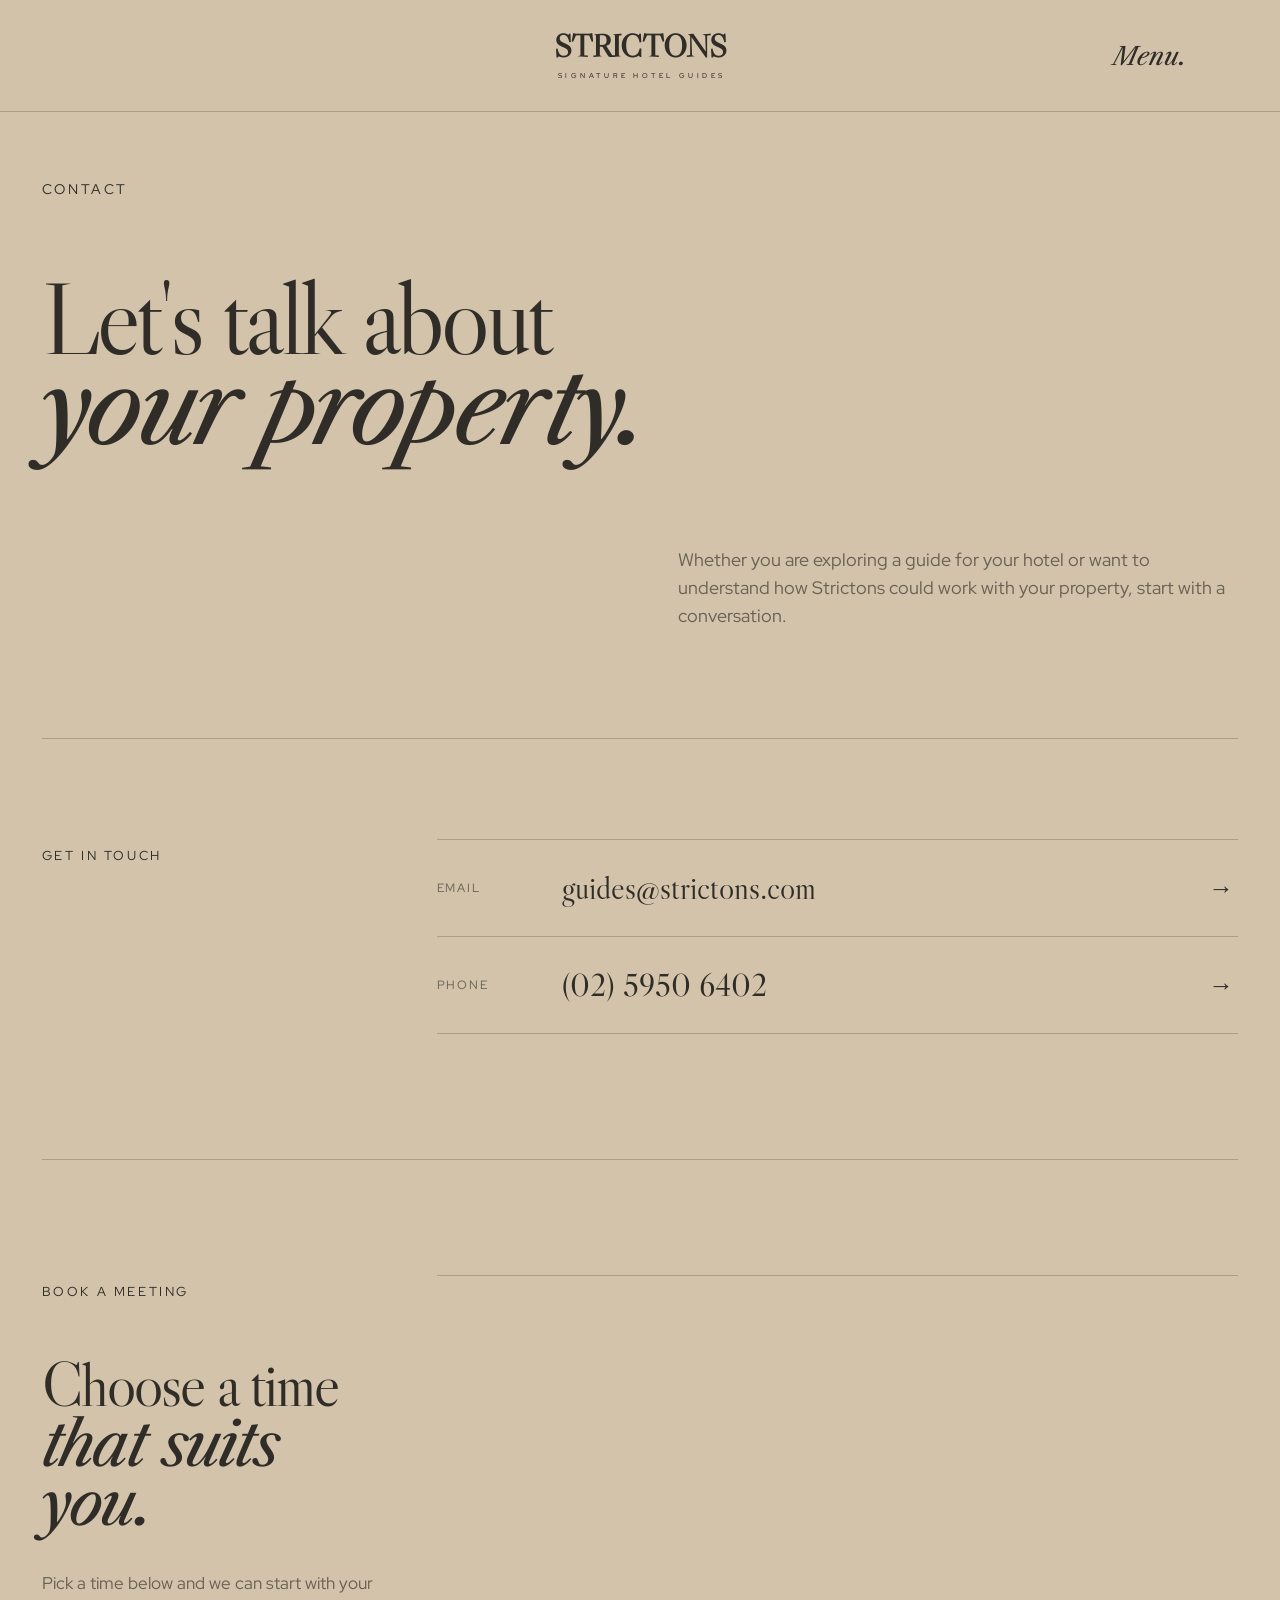
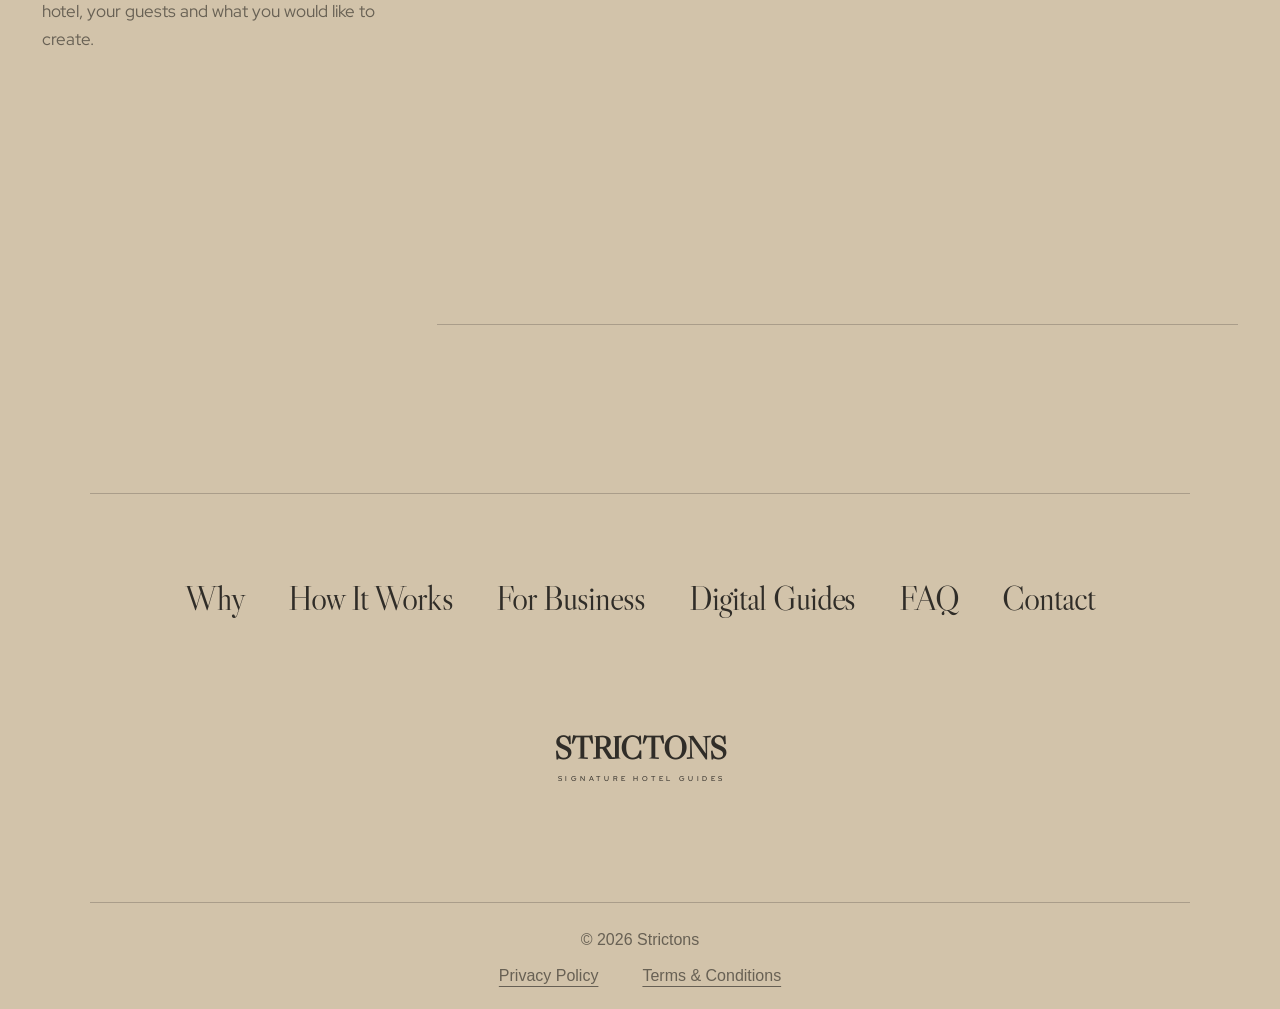
==== contact.html @ f463b8e4 "Add site favicon" ====
<!doctype html>
<html lang="en">
<head>
<meta charset="utf-8"><meta name="viewport" content="width=device-width,initial-scale=1">
<meta name="description" content="Speak with Strictons about creating a Signature Hotel Guide for your property or participating as a local business.">
<title>Contact | Strictons Signature Hotel Guides</title>
<link rel="icon" href="/favicon.svg" type="image/svg+xml">
<link rel="preconnect" href="https://fonts.googleapis.com"><link rel="preconnect" href="https://fonts.gstatic.com" crossorigin>
<link href="https://fonts.googleapis.com/css2?family=Libre+Caslon+Display&family=Libre+Caslon+Text:ital@0;1&family=Red+Hat+Display:wght@400;500&display=swap" rel="stylesheet">
<link rel="stylesheet" href="styles.css"><link rel="stylesheet" href="contact.css">
</head>
<body class="contact-page">
<header class="site-header" id="siteHeader"><a class="wordmark" href="/"><strong>STRICTONS</strong><span>SIGNATURE HOTEL GUIDES</span></a><button class="menu-trigger" id="menuOpen" aria-controls="menuOverlay" aria-expanded="false">Menu.</button></header>
<div class="menu-overlay" id="menuOverlay" aria-hidden="true"><nav class="overlay-links" aria-label="Menu"><a href="/why">Why</a><a href="/how-it-works">How It Works</a><a href="/for-business">For Business</a><a href="/digital-guides">Digital Guides</a><a href="/faq">FAQ</a><a href="/contact">Contact</a></nav></div>
<main>
<section class="contact-hero">
<p>CONTACT</p>
<h1>Let's talk about<br><em>your property.</em></h1>
<div class="contact-intro"><p>Whether you are exploring a guide for your hotel or want to understand how Strictons could work with your property, start with a conversation.</p></div>
</section>

<section class="contact-details">
<p>GET IN TOUCH</p>
<div class="contact-links">
<a href="mailto:guides@strictons.com"><span>EMAIL</span><strong>guides@strictons.com</strong><i>→</i></a>
<a href="tel:+61259506402"><span>PHONE</span><strong>(02) 5950 6402</strong><i>→</i></a>
</div>
</section>

<section class="contact-book">
<div class="book-heading"><p>BOOK A MEETING</p><h2>Choose a time<br><em>that suits you.</em></h2><p>Pick a time below and we can start with your hotel, your guests and what you would like to create.</p></div>
<div class="calendar-shell">
<div id="strictons-cal" class="cal-placeholder">
<p>CALENDAR</p>
<h3>Booking calendar ready.</h3>
<p>Add your Strictons Cal.com event link in <strong>contact.js</strong> to activate live availability here.</p>
</div>
</div>
</section>
</main>
<section class="black-stage contact-site-footer"><div class="rule"></div><nav class="footer-nav" aria-label="Site navigation"><a href="/why">Why</a><a href="/how-it-works">How It Works</a><a href="/for-business">For Business</a><a href="/digital-guides">Digital Guides</a><a href="/faq">FAQ</a><a href="/contact">Contact</a></nav><div class="bottom-brand wordmark"><strong>STRICTONS</strong><span>SIGNATURE HOTEL GUIDES</span></div><div class="rule bottom-rule"></div><footer><span>© 2026 Strictons</span><div><a href="#">Privacy Policy</a><a href="#">Terms &amp; Conditions</a></div></footer></section>
<script src="contact.js"></script>
</body></html>
---- styles.css ----
:root{--white:#f4f1eb;--black:#050606;--line:#30302f}*{box-sizing:border-box}html{scroll-behavior:smooth}body{margin:0;background:var(--black);color:var(--white);font-family:"Libre Caslon Text",Georgia,serif}a{color:inherit;text-decoration:none}.site-header{height:150px;position:fixed;z-index:20;top:0;left:0;right:0;display:flex;align-items:center;justify-content:center;border-bottom:1px solid transparent;transition:background .45s,border .45s,backdrop-filter .45s}.site-header.scrolled{background:rgba(37,29,24,.68);backdrop-filter:blur(20px);-webkit-backdrop-filter:blur(20px);border-color:rgba(255,255,255,.13)}.wordmark{display:flex;flex-direction:column;align-items:center;text-align:center}.wordmark strong{font-family:"Italiana","Libre Caslon Display",serif;font-size:60px;font-weight:400;line-height:.9;letter-spacing:-.025em}.wordmark span{font-family:Arial,sans-serif;font-size:13px;letter-spacing:.42em;margin-top:14px}.site-header .wordmark{opacity:0;transition:opacity .3s}.site-header.scrolled .wordmark{opacity:1}.menu-trigger{position:absolute;right:6.5vw;top:50%;transform:translateY(-50%);background:none;border:0;color:var(--white);font:italic 25px "Libre Caslon Text",Georgia,serif;cursor:pointer;padding:10px}.hero{height:100vh;min-height:680px;position:relative;display:flex;align-items:center;justify-content:center;overflow:hidden}.hero-media,.hero-media:after,.hero-media video{position:absolute;inset:0;width:100%;height:100%}.hero-media{background:url("https://images.unsplash.com/photo-1600607687920-4e2a09cf159d?auto=format&fit=crop&w=2400&q=88") center/cover}.hero-media video{object-fit:cover}.hero-media:after{content:"";background:linear-gradient(rgba(20,12,7,.2),rgba(8,5,3,.48))}.hero:before{content:"STRICTONS\A SIGNATURE HOTEL GUIDES";white-space:pre;position:absolute;z-index:2;top:32px;text-align:center;font-family:"Italiana",serif;font-size:61px;line-height:.72;letter-spacing:-.02em}.hero:after{content:"";position:absolute;z-index:2;top:98px;width:0}.hero-copy{position:relative;z-index:3;text-align:center;margin-top:180px;width:94%}.hero-copy p{font-style:italic;font-size:42px;margin:0 0 10px}.hero-copy h1{font-family:"Libre Caslon Display",Georgia,serif;font-weight:400;font-size:clamp(70px,8.5vw,146px);line-height:.88;letter-spacing:-.055em;margin:0}.hero-copy h2{font-style:italic;font-weight:400;font-size:36px;margin:34px 0 0}.black-stage{min-height:calc(100vh + 460px);background:var(--black);padding:34px 0 28px;position:relative}.reel-wrap{width:100%;overflow:hidden}.reel{display:flex;gap:24px;width:max-content;will-change:transform}.reel figure{width:338px;height:338px;margin:0;flex:none}.reel figure:nth-child(2){width:340px}.reel figure:nth-child(3){width:340px}.reel img{width:100%;height:100%;object-fit:cover;display:block}.rule{height:1px;background:var(--line);margin:23px 3.8vw 0}.footer-nav{display:flex;align-items:center;justify-content:center;gap:65px;padding:83px 4vw 70px;white-space:nowrap}.footer-nav a{font-family:"Libre Caslon Display",Georgia,serif;font-size:49px;letter-spacing:-.03em}.bottom-brand{margin:45px auto 120px}.bottom-brand strong{font-size:49px}.bottom-brand span{font-size:10px}.bottom-rule{margin-top:0}footer{text-align:center;font-family:Arial,sans-serif;color:#b7b4b0;font-size:16px;padding:28px 20px 10px}footer div{margin-top:18px;display:flex;justify-content:center;gap:44px}footer a{text-decoration:underline;text-underline-offset:5px}.menu-overlay{position:fixed;z-index:100;inset:0;background:#070808;color:var(--white);visibility:hidden;opacity:0;transition:opacity .32s,visibility .32s}.menu-overlay.open{visibility:visible;opacity:1}.overlay-logo{position:absolute;top:35px;left:50%;transform:translateX(-50%)}.overlay-logo strong{font-size:60px}.overlay-links{position:absolute;left:14vw;top:30%;display:flex;flex-direction:column}.overlay-links a{font-family:"Libre Caslon Display",Georgia,serif;font-size:75px;line-height:1.28;letter-spacing:-.035em;transition:opacity .2s}.overlay-links:hover a{opacity:.35}.overlay-links a:hover{opacity:1}.menu-overlay .close{top:68px}body.menu-open{overflow:hidden}.black-stage>i{position:absolute;bottom:0}@media(max-width:900px){.site-header{height:105px}.wordmark strong,.overlay-logo strong{font-size:40px}.wordmark span{font-size:8px;margin-top:9px}.menu-trigger{font-size:19px;right:4vw}.hero:before{font-size:41px;top:28px}.hero-copy{margin-top:100px}.hero-copy p{font-size:27px}.hero-copy h1{font-size:clamp(58px,14vw,100px)}.hero-copy h2{font-size:23px}.reel figure{width:260px;height:300px}.footer-nav{overflow-x:auto;justify-content:flex-start;gap:35px;padding:65px 7vw}.footer-nav a{font-size:35px}.overlay-links{left:8vw;top:24%}.overlay-links a{font-size:clamp(48px,10vw,72px)}.bottom-brand{margin-bottom:90px}}@media(max-width:560px){.hero{min-height:720px}.hero-copy h1{line-height:.95}.hero-copy h2{font-size:19px;line-height:1.3}.reel{gap:14px}.reel figure{width:225px;height:270px}.footer-nav a{font-size:31px}.black-stage{padding-top:18px}.overlay-logo{left:6vw;transform:none;align-items:flex-start}.overlay-logo strong{font-size:34px}.menu-overlay .close{top:51px}.overlay-links{top:26%}}

/* Responsive fit pass */
.site-header{position:fixed;top:0;max-width:100vw}
.wordmark strong{font-size:clamp(34px,3.25vw,60px)}
.wordmark span{font-size:clamp(7px,.7vw,13px);letter-spacing:clamp(.25em,.42em,.42em)}
.hero-copy p{font-size:clamp(25px,2.25vw,42px)}
.hero-copy h1{font-size:clamp(54px,8.1vw,146px);white-space:nowrap}
.hero-copy h2{font-size:clamp(20px,1.95vw,36px)}
.footer-nav{gap:clamp(24px,3.4vw,65px)}
.footer-nav a{font-size:clamp(28px,2.65vw,49px)}
.overlay-links a{font-size:clamp(48px,4vw,75px)}
.bottom-brand strong{font-size:clamp(34px,2.7vw,49px)}
.reel figure,.reel figure:nth-child(2),.reel figure:nth-child(3){width:clamp(230px,17.6vw,338px);height:clamp(260px,17.6vw,338px)}
@media(max-width:1200px){.footer-nav{padding-left:3vw;padding-right:3vw}.hero-copy{width:96%}.menu-trigger{right:4vw}}
@media(max-width:760px){.hero-copy h1{white-space:normal;max-width:94vw;margin-left:auto;margin-right:auto}.hero-copy h2{max-width:88vw;margin-left:auto;margin-right:auto}.footer-nav{flex-wrap:wrap;justify-content:center;white-space:normal;row-gap:22px}.footer-nav a{font-size:clamp(27px,7vw,36px)}}
@media(max-height:760px) and (min-width:761px){.hero{min-height:620px}.hero-copy{margin-top:105px}.hero-copy p{font-size:clamp(24px,2vw,34px)}.hero-copy h1{font-size:clamp(58px,7vw,110px)}.hero-copy h2{margin-top:20px;font-size:clamp(20px,1.7vw,29px)}.site-header{height:112px}.site-header.scrolled{height:105px}.reel figure,.reel figure:nth-child(2),.reel figure:nth-child(3){height:280px;width:280px}}

/* Masthead refinement - compact at rest and on scroll */
.wordmark strong{font-family:"Grandeur Display","Libre Caslon Display",Didot,"Bodoni 72",serif;font-weight:700;font-size:clamp(32px,2.55vw,48px);line-height:.88;letter-spacing:-.025em}
.wordmark span{font-family:"Red Hat Display",Arial,sans-serif;font-weight:500;font-size:clamp(7px,.58vw,11px);line-height:1;letter-spacing:.48em;margin-top:12px;padding-left:.48em}
.site-header .wordmark{opacity:1}
.site-header,.site-header.scrolled{height:150px}
.overlay-logo strong{font-size:clamp(32px,2.55vw,48px)}
.bottom-brand strong{font-size:clamp(32px,2.55vw,48px)}
@media(max-width:900px){.site-header,.site-header.scrolled{height:105px}.wordmark strong,.overlay-logo strong{font-size:clamp(30px,6vw,40px)}.wordmark span{font-size:clamp(6px,1.35vw,8px);letter-spacing:.42em;padding-left:.42em;margin-top:9px}}

/* Fix duplicate hero masthead: header wordmark is now the sole logo */
.hero:before,.hero:after{content:none!important;display:none!important}

/* Match reference masthead scale and prevent subtitle collisions */
.site-header .wordmark{width:max-content;max-width:62vw}
.site-header .wordmark strong{display:block;white-space:nowrap}
.site-header .wordmark span{display:block;white-space:nowrap}

/* Tighten footer bottom spacing */
footer{padding-bottom:0}
.black-stage{padding-bottom:14px}
footer div{margin-bottom:0}
@media(max-width:560px){.black-stage{padding-bottom:10px}footer{padding-bottom:0}}

/* Let the footer define the natural end of the page */
.black-stage{min-height:0!important;height:auto!important;padding-bottom:24px!important}
footer{padding:28px 20px 0!important;margin:0!important}
footer div{margin-bottom:0!important}

/* Slimmer sticky navigation */
.site-header,.site-header.scrolled{height:112px}
.site-header .wordmark{position:absolute;top:50%;left:50%;transform:translate(-50%,-50%)}
.site-header .menu-trigger{top:50%;transform:translateY(-50%)}
@media(max-width:900px){.site-header,.site-header.scrolled{height:88px}}
@media(max-width:560px){.site-header,.site-header.scrolled{height:82px}}

/* Luxury menu arrival */
.menu-overlay{
  visibility:hidden;
  opacity:1;
  transform:translate3d(0,-102%,0);
  transition:
    transform .78s cubic-bezier(.12,.78,.18,1),
    visibility 0s linear .78s;
  will-change:transform;
  overflow:hidden;
}
.menu-overlay.open{
  visibility:visible;
  opacity:1;
  transform:translate3d(0,0,0);
  transition:
    transform .78s cubic-bezier(.12,.78,.18,1),
    visibility 0s;
}
.menu-overlay::after{
  content:"";
  position:absolute;
  inset:0;
  pointer-events:none;
  z-index:110;
  opacity:0;
  box-shadow:
    inset 0 0 1px rgba(255,248,232,.95),
    inset 0 0 18px rgba(255,240,210,.16),
    inset 0 0 44px rgba(255,226,180,.07);
}
.menu-overlay.open::after{
  animation:menuArrivalGlow 1.35s .48s cubic-bezier(.16,1,.3,1) both;
}
@keyframes menuArrivalGlow{
  0%{opacity:0}
  22%{opacity:.95}
  100%{opacity:.22}
}
/* Exit is deliberately brisker than the entrance. */
.menu-overlay:not(.open){
  transition:
    transform .42s cubic-bezier(.55,.05,.8,.3),
    visibility 0s linear .42s;
}
@media(prefers-reduced-motion:reduce){
  .menu-overlay,.menu-overlay.open,.menu-overlay:not(.open){transition:none}
  .menu-overlay.open::after{animation:none;opacity:.18}
}

/* Menu panel moves behind a stationary header */
.site-header{z-index:120}
.menu-overlay{z-index:100}

/* Slow release, then accelerates into the final position */
.menu-overlay{
  transform:translate3d(0,-102%,0);
  transition:
    transform .95s cubic-bezier(.62,.02,.92,.58),
    visibility 0s linear .95s;
}
.menu-overlay.open{
  transform:translate3d(0,0,0);
  transition:
    transform .95s cubic-bezier(.62,.02,.92,.58),
    visibility 0s;
}
.menu-overlay:not(.open){
  transition:
    transform .42s cubic-bezier(.4,0,1,1),
    visibility 0s linear .42s;
}

/* Header remains visually fixed while menu is open */
body.menu-open .site-header{
  background:transparent;
  backdrop-filter:none;
  -webkit-backdrop-filter:none;
  border-color:transparent;
}
body.menu-open .site-header .menu-trigger{font-size:0}
body.menu-open .site-header .menu-trigger::after{
  content:"Close.";
  font:italic 25px "Libre Caslon Text",Georgia,serif;
}
@media(max-width:900px){
  body.menu-open .site-header .menu-trigger::after{font-size:19px}
}

/* Arrival light begins only as the falling panel reaches its destination */
.menu-overlay.open::after{
  animation:menuArrivalGlow 1.25s .82s cubic-bezier(.16,1,.3,1) both;
}

/* Sequence overlay content only after the panel has landed */
.menu-overlay .overlay-links{
  opacity:0;
  transform:translateY(-10px);
  pointer-events:none;
  transition:opacity .12s linear,transform .12s linear;
}
.menu-overlay.open .overlay-links{
  opacity:1;
  transform:translateY(0);
  pointer-events:auto;
  transition:
    opacity .58s ease .96s,
    transform .7s cubic-bezier(.16,1,.3,1) .96s;
}

/* Closing: content vanishes first; panel reverses upward quickly */
.menu-overlay.closing .overlay-links{
  opacity:0;
  transform:translateY(-6px);
  pointer-events:none;
  transition:opacity .1s linear,transform .1s linear;
}
.menu-overlay.closing{
  visibility:visible;
  transform:translate3d(0,-102%,0);
  transition:transform .30s cubic-bezier(.55,.06,.95,.42);
}
.menu-overlay.closing::after{animation:none!important;opacity:0!important}

/* Hero media loading */
.hero-media{background:#171717}
.hero-media .hero-poster{position:absolute;inset:0;display:block}
.hero-media .hero-poster img{width:100%;height:100%;object-fit:cover;display:block}
.hero-media video{position:absolute;inset:0;z-index:1}
---- contact.css ----
:root{--contact-bg:#d2c3aa;--contact-text:#302d28;--contact-muted:rgba(48,45,40,.66);--contact-line:rgba(48,45,40,.25)}
html{scroll-behavior:smooth}.contact-page{background:var(--contact-bg);color:var(--contact-text);font-family:"Red Hat Display",Arial,sans-serif}.contact-page main{background:var(--contact-bg)}
.contact-page .site-header,.contact-page .site-header.scrolled{height:112px;color:var(--contact-text);background:rgba(210,195,170,.82);border-bottom:1px solid var(--contact-line);backdrop-filter:blur(20px);-webkit-backdrop-filter:blur(20px)}.contact-page .site-header.scrolled{background:rgba(194,178,151,.75)}.contact-page .site-header .wordmark{position:absolute;top:50%;left:50%;transform:translate(-50%,-50%)}.contact-page .site-header .menu-trigger{top:50%;transform:translateY(-50%);color:inherit}.contact-page.menu-open .site-header,.contact-page.menu-open .site-header.scrolled{color:#f4f1eb;background:transparent;border-color:transparent;backdrop-filter:none;-webkit-backdrop-filter:none}
.contact-hero{min-height:82vh;padding:clamp(180px,20vh,245px) 3.25vw 90px;display:grid;grid-template-columns:1fr 1fr;grid-template-rows:auto 1fr auto;column-gap:6vw}.contact-hero>p{grid-column:1/-1;margin:0;font-size:14px;letter-spacing:.2em}.contact-hero h1{grid-column:1/-1;align-self:center;margin:45px 0;font:400 clamp(70px,8vw,145px)/.88 "Grandeur Display","Libre Caslon Display",Didot,serif;letter-spacing:-.04em}.contact-hero h1 em{font-family:"Libre Caslon Text",Georgia,serif;font-weight:400}.contact-intro{grid-column:2;max-width:650px;color:var(--contact-muted);font-size:clamp(18px,1.3vw,23px);line-height:1.55}
.contact-details{margin:0 3.25vw;border-top:1px solid var(--contact-line);padding:100px 0 125px;display:grid;grid-template-columns:33% 1fr}.contact-details>p,.book-heading>p{font-size:13px;letter-spacing:.2em;margin:8px 0}.contact-links a{display:grid;grid-template-columns:100px 1fr 30px;align-items:center;gap:25px;color:inherit;text-decoration:none;border-top:1px solid var(--contact-line);padding:28px 0}.contact-links a:last-child{border-bottom:1px solid var(--contact-line)}.contact-links span{font-size:12px;letter-spacing:.16em;color:var(--contact-muted)}.contact-links strong{font:400 clamp(29px,2.5vw,46px) "Libre Caslon Display",serif}.contact-links i{font-style:normal;font-size:25px}
.contact-book{margin:0 3.25vw;border-top:1px solid var(--contact-line);padding:115px 0 145px;display:grid;grid-template-columns:33% 1fr}.book-heading{padding-right:50px}.book-heading h2{font:400 clamp(50px,4.8vw,86px)/.97 "Libre Caslon Display",serif;letter-spacing:-.035em;margin:55px 0 35px}.book-heading h2 em{font-family:"Libre Caslon Text",serif}.book-heading>p:last-child{font-size:17px;letter-spacing:0;line-height:1.65;color:var(--contact-muted);max-width:420px}.calendar-shell{min-height:650px;border-top:1px solid var(--contact-line);border-bottom:1px solid var(--contact-line);padding:20px 0}.cal-placeholder{min-height:610px;display:flex;flex-direction:column;justify-content:center;align-items:center;text-align:center;border:1px solid var(--contact-line);padding:50px}.cal-placeholder>p:first-child{font-size:12px;letter-spacing:.2em}.cal-placeholder h3{font:400 clamp(34px,3vw,54px) "Libre Caslon Display",serif;margin:20px 0}.cal-placeholder>p:last-child{max-width:500px;color:var(--contact-muted);line-height:1.6}.cal-placeholder strong{font-weight:500}
.contact-site-footer.black-stage{background:var(--contact-bg)!important;color:var(--contact-text);min-height:0!important;height:auto!important;padding:0 0 24px!important;margin:0 3.25vw}.contact-site-footer .rule{background:var(--contact-line)}.contact-site-footer .footer-nav,.contact-site-footer .footer-nav a,.contact-site-footer .bottom-brand{color:var(--contact-text)}.contact-site-footer footer{color:var(--contact-muted);padding:28px 20px 0!important;margin:0!important}.contact-site-footer footer a{color:inherit}
@media(max-width:900px){.contact-page .site-header,.contact-page .site-header.scrolled{height:88px}.contact-hero{padding:165px 24px 80px;display:block;min-height:auto}.contact-hero h1{margin:70px 0 65px}.contact-intro{margin-left:auto}.contact-details,.contact-book{margin:0 24px;padding:80px 0;display:block}.contact-details>p,.book-heading>p:first-child{margin-bottom:55px}.contact-links{margin-top:55px}.book-heading{padding:0;margin-bottom:65px}.book-heading h2{margin-top:0}.contact-site-footer.black-stage{margin:0 24px}}
@media(max-width:560px){.contact-page .site-header,.contact-page .site-header.scrolled{height:82px}.contact-hero h1{font-size:clamp(58px,17vw,88px)}.contact-links a{grid-template-columns:1fr 25px;gap:12px}.contact-links span{grid-column:1/-1}.contact-links strong{font-size:30px}.book-heading h2{font-size:48px}.calendar-shell{min-height:560px}.cal-placeholder{min-height:520px;padding:28px 18px}}
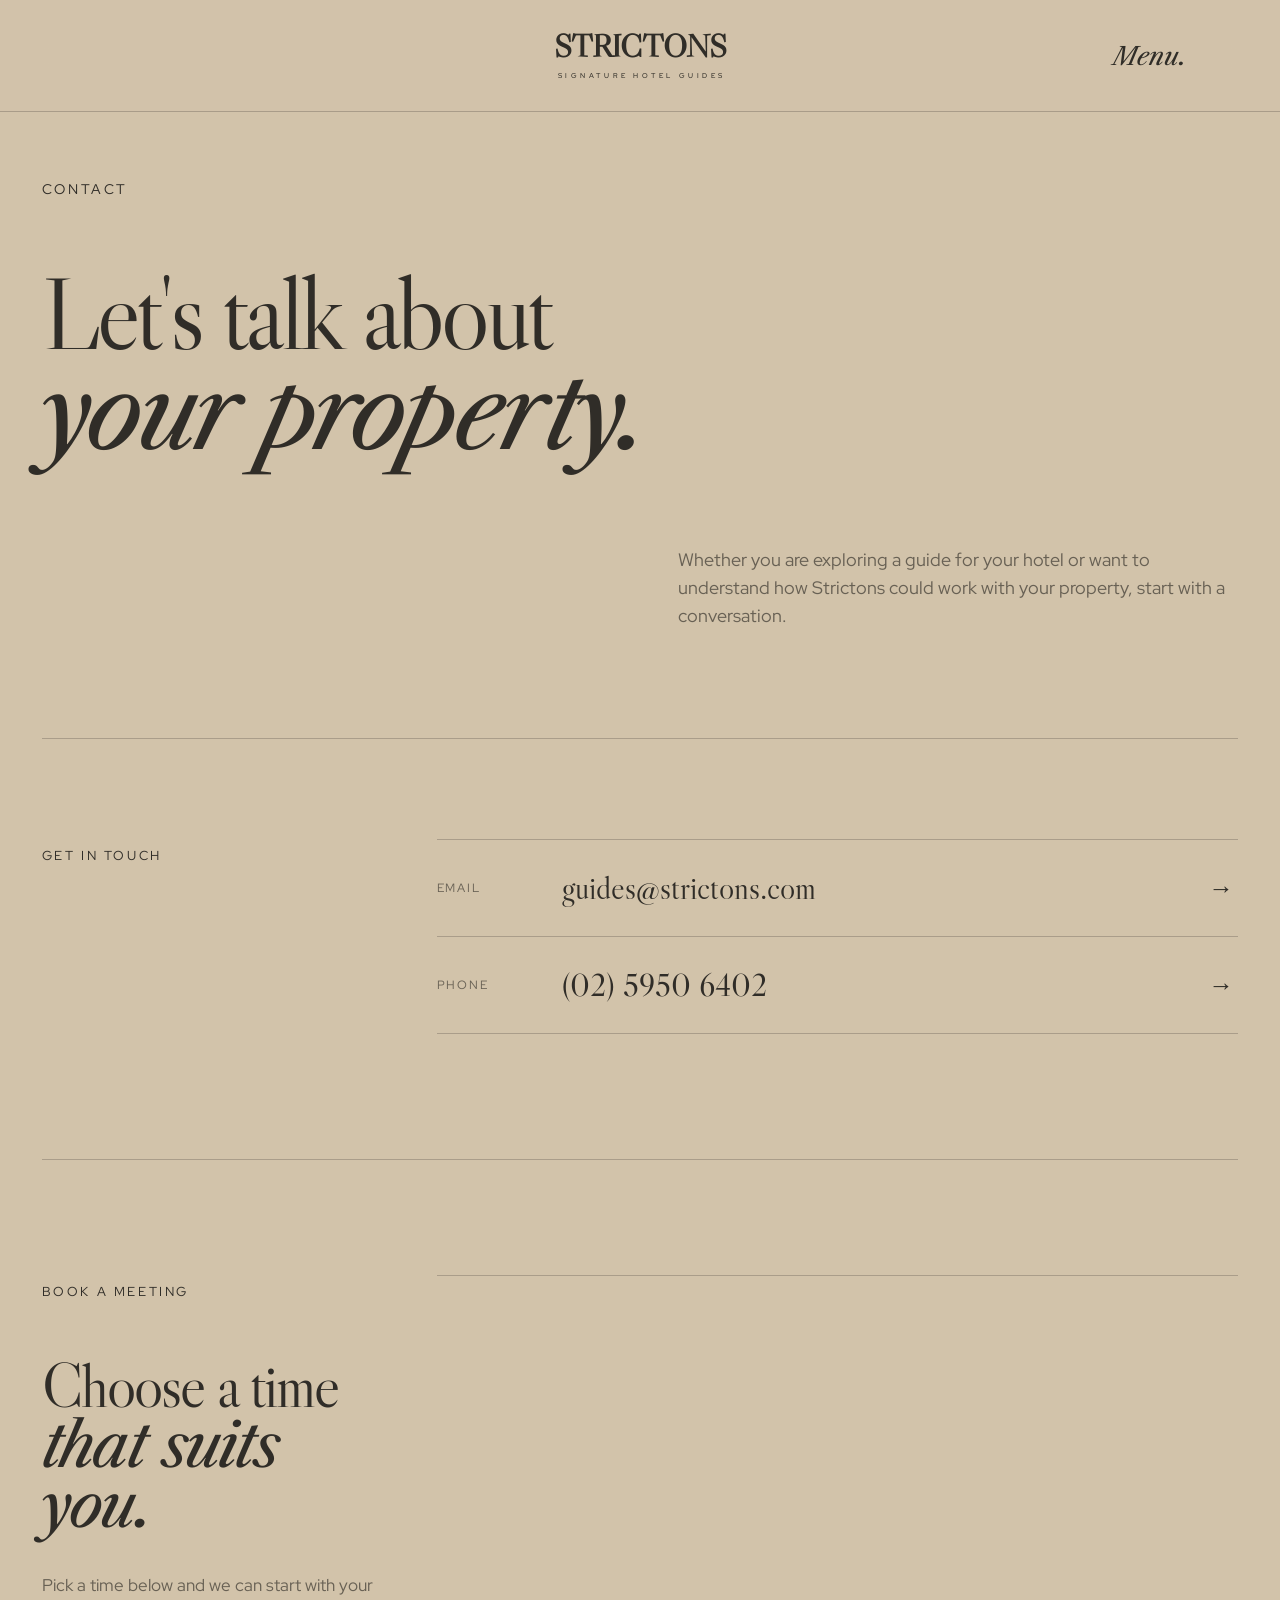
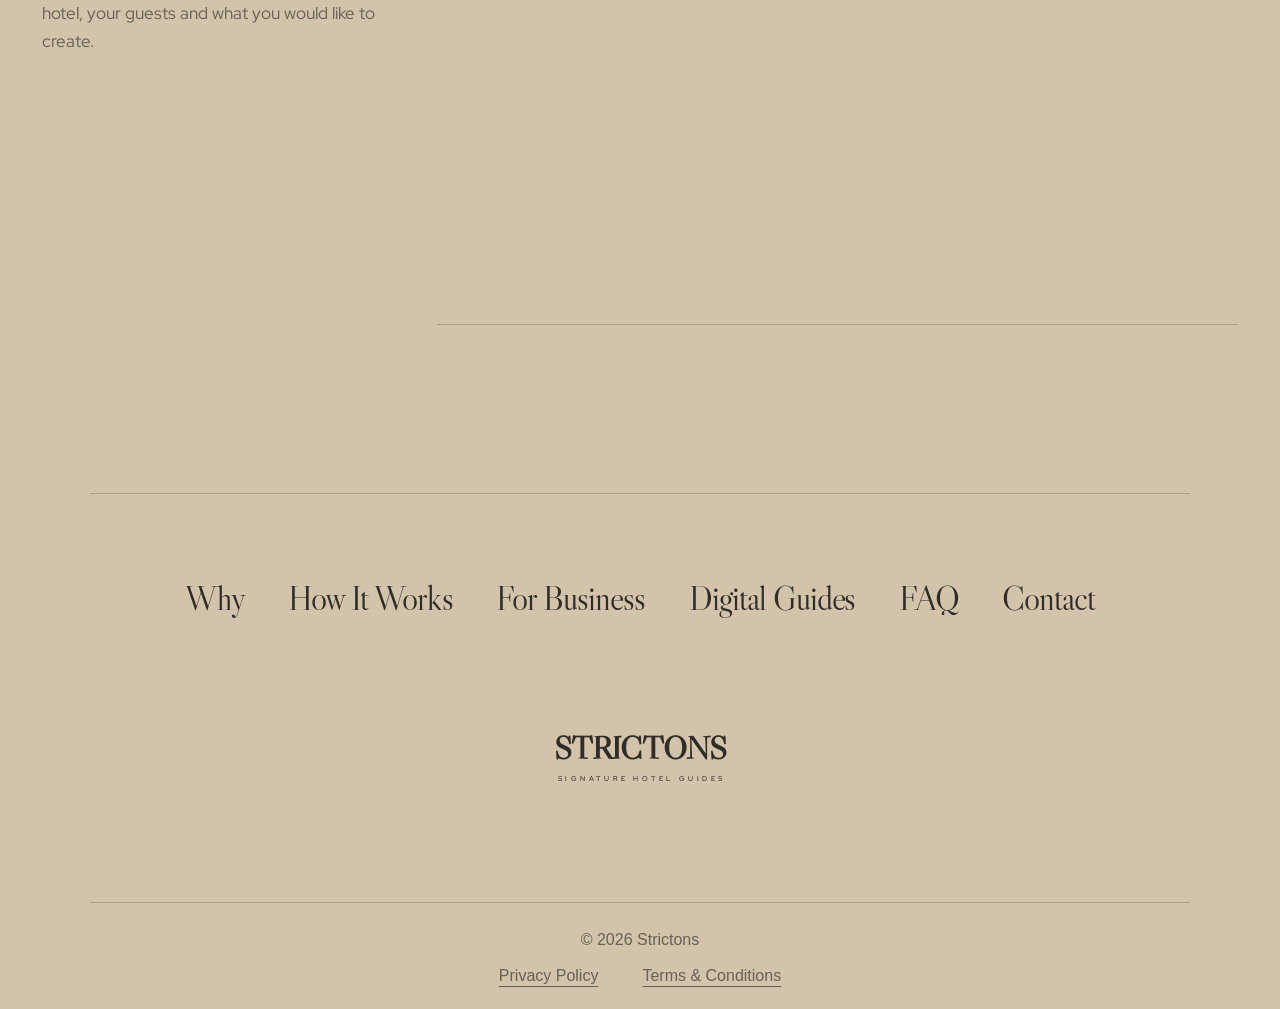
==== commit 01b101fb: "Use live Cal.com meeting embed" ====
--- a/contact.html
+++ b/contact.html
@@ -2,8 +2,8 @@
 <html lang="en">
 <head>
 <meta charset="utf-8"><meta name="viewport" content="width=device-width,initial-scale=1">
-<meta name="description" content="Speak with Strictons about creating a Signature Hotel Guide for your property or participating as a local business.">
-<title>Contact | Strictons Signature Hotel Guides</title>
+<meta name="description" content="Talk to Strictons about a custom Signature Hotel Guide for your property, or book a meeting to explore how print and digital guides could work for your hotel.">
+<title>Contact Strictons | Signature Hotel Guides</title>
 <link rel="icon" href="/favicon.svg" type="image/svg+xml">
 <link rel="preconnect" href="https://fonts.googleapis.com"><link rel="preconnect" href="https://fonts.gstatic.com" crossorigin>
 <link href="https://fonts.googleapis.com/css2?family=Libre+Caslon+Display&family=Libre+Caslon+Text:ital@0;1&family=Red+Hat+Display:wght@400;500&display=swap" rel="stylesheet">
@@ -30,14 +30,26 @@
 <section class="contact-book">
 <div class="book-heading"><p>BOOK A MEETING</p><h2>Choose a time<br><em>that suits you.</em></h2><p>Pick a time below and we can start with your hotel, your guests and what you would like to create.</p></div>
 <div class="calendar-shell">
-<div id="strictons-cal" class="cal-placeholder">
-<p>CALENDAR</p>
-<h3>Booking calendar ready.</h3>
-<p>Add your Strictons Cal.com event link in <strong>contact.js</strong> to activate live availability here.</p>
-</div>
+<!-- Cal inline embed code begins -->
+<div style="width:100%;height:100%;overflow:scroll" id="my-cal-inline-meet"></div>
+<script type="text/javascript">
+  (function (C, A, L) { let p = function (a, ar) { a.q.push(ar); }; let d = C.document; C.Cal = C.Cal || function () { let cal = C.Cal; let ar = arguments; if (!cal.loaded) { cal.ns = {}; cal.q = cal.q || []; d.head.appendChild(d.createElement("script")).src = A; cal.loaded = true; } if (ar[0] === L) { const api = function () { p(api, arguments); }; const namespace = ar[1]; api.q = api.q || []; if(typeof namespace === "string"){cal.ns[namespace] = cal.ns[namespace] || api;p(cal.ns[namespace], ar);p(cal, ["initNamespace", namespace]);} else p(cal, ar); return;} p(cal, ar); }; })(window, "https://app.cal.com/embed/embed.js", "init");
+Cal("init", "meet", {origin:"https://app.cal.com"});
+Cal.config = Cal.config || {};
+Cal.config.forwardQueryParams = true;
+
+  Cal.ns.meet("inline", {
+    elementOrSelector:"#my-cal-inline-meet",
+    config: {"layout":"month_view","useSlotsViewOnSmallScreen":"true"},
+    calLink: "strictons/meet",
+  });
+
+  Cal.ns.meet("ui", {"hideEventTypeDetails":false,"layout":"month_view"});
+  </script>
+  <!-- Cal inline embed code ends -->
 </div>
 </section>
 </main>
-<section class="black-stage contact-site-footer"><div class="rule"></div><nav class="footer-nav" aria-label="Site navigation"><a href="/why">Why</a><a href="/how-it-works">How It Works</a><a href="/for-business">For Business</a><a href="/digital-guides">Digital Guides</a><a href="/faq">FAQ</a><a href="/contact">Contact</a></nav><div class="bottom-brand wordmark"><strong>STRICTONS</strong><span>SIGNATURE HOTEL GUIDES</span></div><div class="rule bottom-rule"></div><footer><span>© 2026 Strictons</span><div><a href="#">Privacy Policy</a><a href="#">Terms &amp; Conditions</a></div></footer></section>
+<section class="black-stage contact-site-footer"><div class="rule"></div><nav class="footer-nav" aria-label="Site navigation"><a href="/why">Why</a><a href="/how-it-works">How It Works</a><a href="/for-business">For Business</a><a href="/digital-guides">Digital Guides</a><a href="/faq">FAQ</a><a href="/contact">Contact</a></nav><div class="bottom-brand wordmark"><strong>STRICTONS</strong><span>SIGNATURE HOTEL GUIDES</span></div><div class="rule bottom-rule"></div><footer><span>© 2026 Strictons</span><div><a href="/privacy">Privacy Policy</a><a href="/terms">Terms &amp; Conditions</a></div></footer></section>
 <script src="contact.js"></script>
 </body></html>
--- a/styles.css
+++ b/styles.css
@@ -180,3 +180,13 @@
 .hero-media .hero-poster{position:absolute;inset:0;display:block}
 .hero-media .hero-poster img{width:100%;height:100%;object-fit:cover;display:block}
 .hero-media video{position:absolute;inset:0;z-index:1}
+
+/* Homepage media clarity and contrast */
+.hero-media{background:#171717}
+.hero-media:after{z-index:2;background:linear-gradient(to bottom,rgba(5,5,5,.34) 0%,rgba(5,5,5,.16) 42%,rgba(5,5,5,.38) 100%);pointer-events:none}
+.hero-media .hero-poster{z-index:0}
+.hero-media video{z-index:1;filter:none;transform:translateZ(0);backface-visibility:hidden}
+.hero:before,.hero-copy{z-index:3}
+
+/* Consistent editorial heading rhythm site-wide. */
+body h1,body h2,body h3{line-height:.98!important}
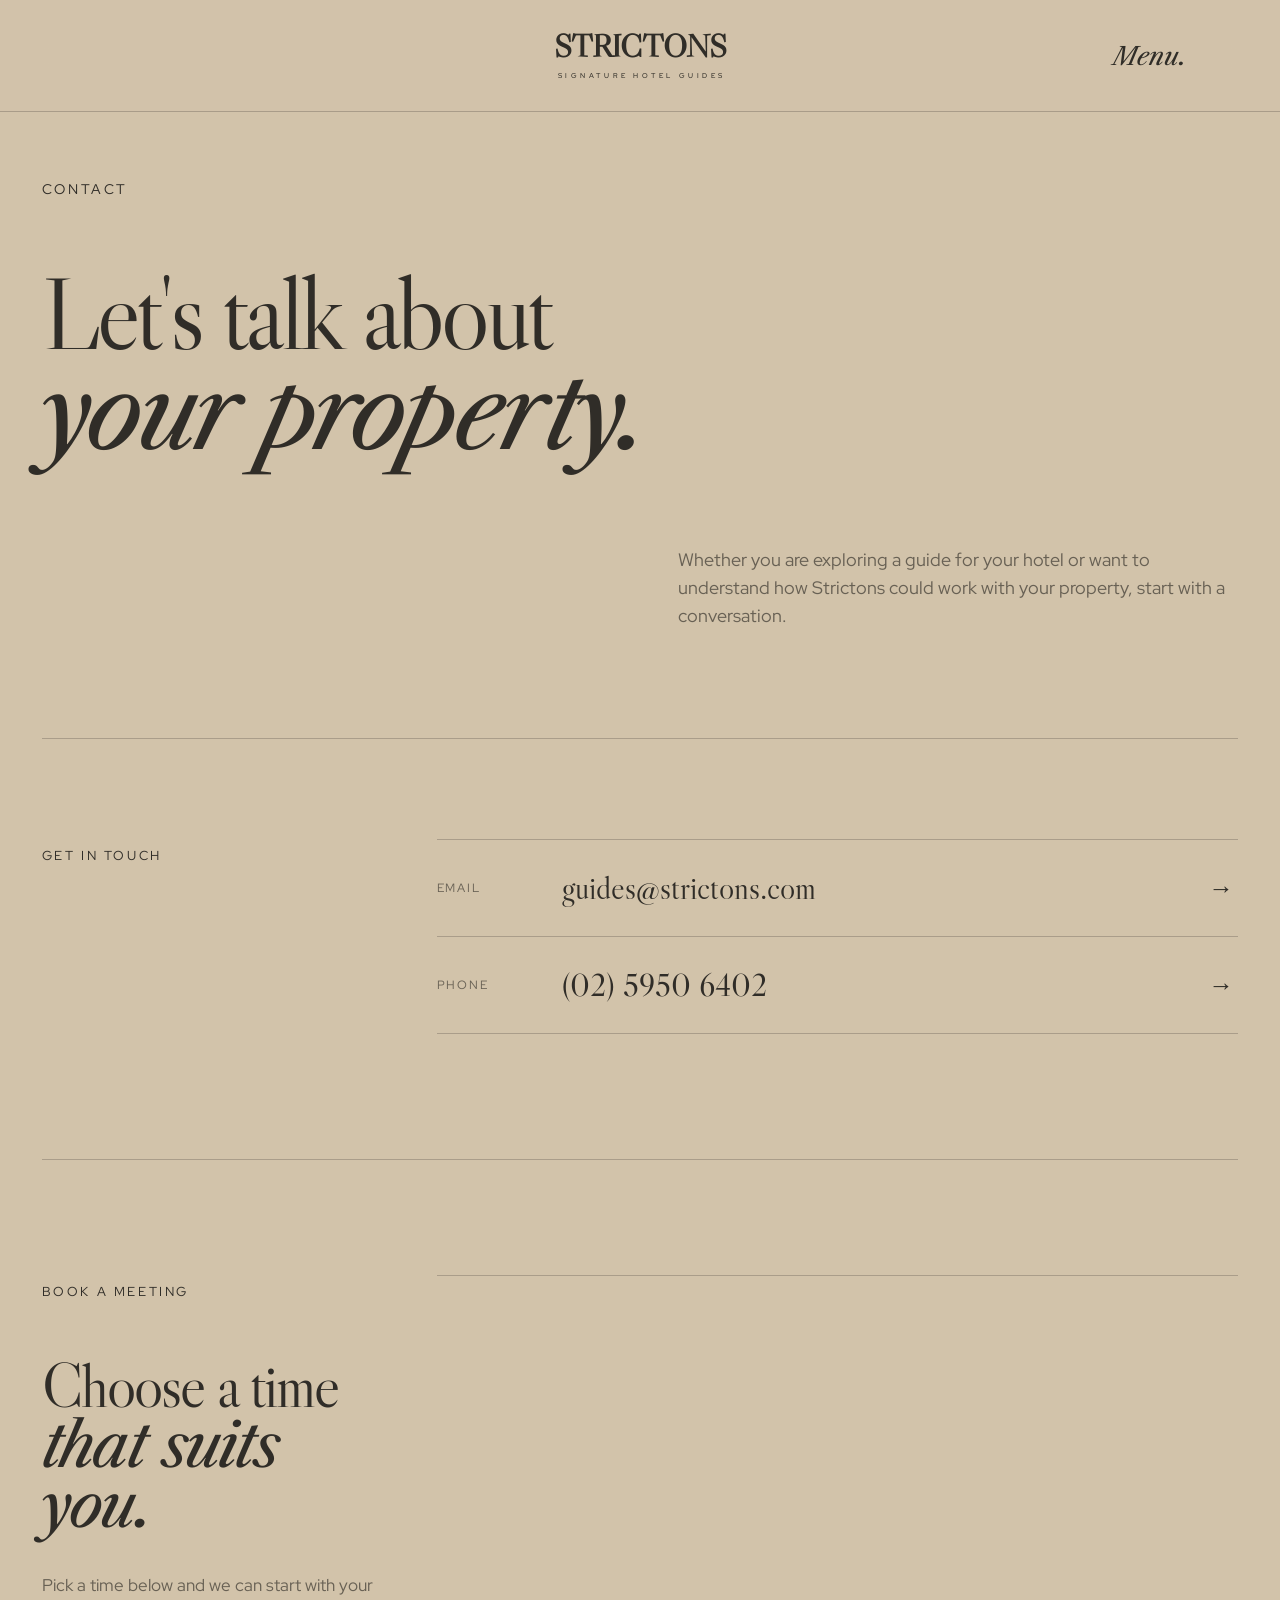
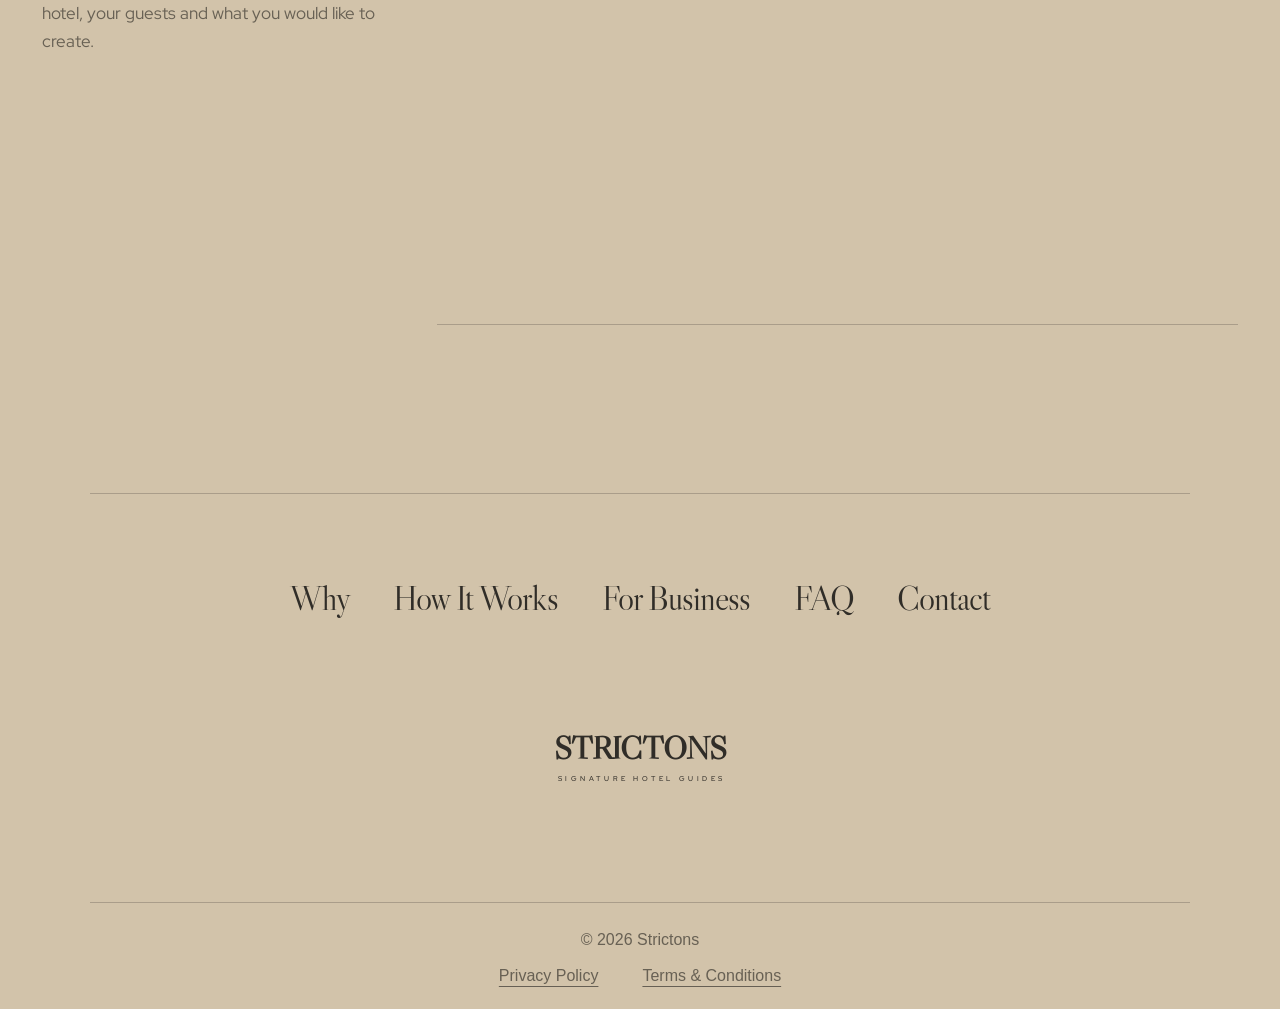
==== commit 528064fc: "Focus Strictons website on printed guides and direct QR links" ====
--- a/contact.html
+++ b/contact.html
@@ -2,7 +2,7 @@
 <html lang="en">
 <head>
 <meta charset="utf-8"><meta name="viewport" content="width=device-width,initial-scale=1">
-<meta name="description" content="Talk to Strictons about a custom Signature Hotel Guide for your property, or book a meeting to explore how print and digital guides could work for your hotel.">
+<meta name="description" content="Talk to Strictons about a beautifully printed Signature Hotel Guide for your property, or book a meeting to explore what we could create for your guests.">
 <title>Contact Strictons | Signature Hotel Guides</title>
 <link rel="icon" href="/favicon.svg" type="image/svg+xml">
 <link rel="preconnect" href="https://fonts.googleapis.com"><link rel="preconnect" href="https://fonts.gstatic.com" crossorigin>
@@ -11,7 +11,7 @@
 </head>
 <body class="contact-page">
 <header class="site-header" id="siteHeader"><a class="wordmark" href="/"><strong>STRICTONS</strong><span>SIGNATURE HOTEL GUIDES</span></a><button class="menu-trigger" id="menuOpen" aria-controls="menuOverlay" aria-expanded="false">Menu.</button></header>
-<div class="menu-overlay" id="menuOverlay" aria-hidden="true"><nav class="overlay-links" aria-label="Menu"><a href="/why">Why</a><a href="/how-it-works">How It Works</a><a href="/for-business">For Business</a><a href="/digital-guides">Digital Guides</a><a href="/faq">FAQ</a><a href="/contact">Contact</a></nav></div>
+<div class="menu-overlay" id="menuOverlay" aria-hidden="true"><nav class="overlay-links" aria-label="Menu"><a href="/why">Why</a><a href="/how-it-works">How It Works</a><a href="/for-business">For Business</a><a href="/faq">FAQ</a><a href="/contact">Contact</a></nav></div>
 <main>
 <section class="contact-hero">
 <p>CONTACT</p>
@@ -50,6 +50,6 @@
 </div>
 </section>
 </main>
-<section class="black-stage contact-site-footer"><div class="rule"></div><nav class="footer-nav" aria-label="Site navigation"><a href="/why">Why</a><a href="/how-it-works">How It Works</a><a href="/for-business">For Business</a><a href="/digital-guides">Digital Guides</a><a href="/faq">FAQ</a><a href="/contact">Contact</a></nav><div class="bottom-brand wordmark"><strong>STRICTONS</strong><span>SIGNATURE HOTEL GUIDES</span></div><div class="rule bottom-rule"></div><footer><span>© 2026 Strictons</span><div><a href="/privacy">Privacy Policy</a><a href="/terms">Terms &amp; Conditions</a></div></footer></section>
+<section class="black-stage contact-site-footer"><div class="rule"></div><nav class="footer-nav" aria-label="Site navigation"><a href="/why">Why</a><a href="/how-it-works">How It Works</a><a href="/for-business">For Business</a><a href="/faq">FAQ</a><a href="/contact">Contact</a></nav><div class="bottom-brand wordmark"><strong>STRICTONS</strong><span>SIGNATURE HOTEL GUIDES</span></div><div class="rule bottom-rule"></div><footer><span>© 2026 Strictons</span><div><a href="/privacy">Privacy Policy</a><a href="/terms">Terms &amp; Conditions</a></div></footer></section>
 <script src="contact.js"></script>
 </body></html>
--- a/styles.css
+++ b/styles.css
@@ -190,3 +190,6 @@
 
 /* Consistent editorial heading rhythm site-wide. */
 body h1,body h2,body h3{line-height:.98!important}
+
+/* Keep the Menu. trigger light and editorial. */
+.menu-trigger{font-weight:400!important}
--- a/contact.css
+++ b/contact.css
@@ -3,7 +3,7 @@
 .contact-page .site-header,.contact-page .site-header.scrolled{height:112px;color:var(--contact-text);background:rgba(210,195,170,.82);border-bottom:1px solid var(--contact-line);backdrop-filter:blur(20px);-webkit-backdrop-filter:blur(20px)}.contact-page .site-header.scrolled{background:rgba(194,178,151,.75)}.contact-page .site-header .wordmark{position:absolute;top:50%;left:50%;transform:translate(-50%,-50%)}.contact-page .site-header .menu-trigger{top:50%;transform:translateY(-50%);color:inherit}.contact-page.menu-open .site-header,.contact-page.menu-open .site-header.scrolled{color:#f4f1eb;background:transparent;border-color:transparent;backdrop-filter:none;-webkit-backdrop-filter:none}
 .contact-hero{min-height:82vh;padding:clamp(180px,20vh,245px) 3.25vw 90px;display:grid;grid-template-columns:1fr 1fr;grid-template-rows:auto 1fr auto;column-gap:6vw}.contact-hero>p{grid-column:1/-1;margin:0;font-size:14px;letter-spacing:.2em}.contact-hero h1{grid-column:1/-1;align-self:center;margin:45px 0;font:400 clamp(70px,8vw,145px)/.88 "Grandeur Display","Libre Caslon Display",Didot,serif;letter-spacing:-.04em}.contact-hero h1 em{font-family:"Libre Caslon Text",Georgia,serif;font-weight:400}.contact-intro{grid-column:2;max-width:650px;color:var(--contact-muted);font-size:clamp(18px,1.3vw,23px);line-height:1.55}
 .contact-details{margin:0 3.25vw;border-top:1px solid var(--contact-line);padding:100px 0 125px;display:grid;grid-template-columns:33% 1fr}.contact-details>p,.book-heading>p{font-size:13px;letter-spacing:.2em;margin:8px 0}.contact-links a{display:grid;grid-template-columns:100px 1fr 30px;align-items:center;gap:25px;color:inherit;text-decoration:none;border-top:1px solid var(--contact-line);padding:28px 0}.contact-links a:last-child{border-bottom:1px solid var(--contact-line)}.contact-links span{font-size:12px;letter-spacing:.16em;color:var(--contact-muted)}.contact-links strong{font:400 clamp(29px,2.5vw,46px) "Libre Caslon Display",serif}.contact-links i{font-style:normal;font-size:25px}
-.contact-book{margin:0 3.25vw;border-top:1px solid var(--contact-line);padding:115px 0 145px;display:grid;grid-template-columns:33% 1fr}.book-heading{padding-right:50px}.book-heading h2{font:400 clamp(50px,4.8vw,86px)/.97 "Libre Caslon Display",serif;letter-spacing:-.035em;margin:55px 0 35px}.book-heading h2 em{font-family:"Libre Caslon Text",serif}.book-heading>p:last-child{font-size:17px;letter-spacing:0;line-height:1.65;color:var(--contact-muted);max-width:420px}.calendar-shell{min-height:650px;border-top:1px solid var(--contact-line);border-bottom:1px solid var(--contact-line);padding:20px 0}.cal-placeholder{min-height:610px;display:flex;flex-direction:column;justify-content:center;align-items:center;text-align:center;border:1px solid var(--contact-line);padding:50px}.cal-placeholder>p:first-child{font-size:12px;letter-spacing:.2em}.cal-placeholder h3{font:400 clamp(34px,3vw,54px) "Libre Caslon Display",serif;margin:20px 0}.cal-placeholder>p:last-child{max-width:500px;color:var(--contact-muted);line-height:1.6}.cal-placeholder strong{font-weight:500}
+.contact-book{margin:0 3.25vw;border-top:1px solid var(--contact-line);padding:115px 0 145px;display:grid;grid-template-columns:33% 1fr}.book-heading{padding-right:50px}.book-heading h2{font:400 clamp(50px,4.8vw,86px)/.97 "Libre Caslon Display",serif;letter-spacing:-.035em;margin:55px 0 35px}.book-heading h2 em{font-family:"Libre Caslon Text",serif}.book-heading>p:last-child{font-size:17px;letter-spacing:0;line-height:1.65;color:var(--contact-muted);max-width:420px}.calendar-shell{height:650px;min-height:650px;border-top:1px solid var(--contact-line);border-bottom:1px solid var(--contact-line);padding:20px 0}.cal-placeholder{min-height:610px;display:flex;flex-direction:column;justify-content:center;align-items:center;text-align:center;border:1px solid var(--contact-line);padding:50px}.cal-placeholder>p:first-child{font-size:12px;letter-spacing:.2em}.cal-placeholder h3{font:400 clamp(34px,3vw,54px) "Libre Caslon Display",serif;margin:20px 0}.cal-placeholder>p:last-child{max-width:500px;color:var(--contact-muted);line-height:1.6}.cal-placeholder strong{font-weight:500}
 .contact-site-footer.black-stage{background:var(--contact-bg)!important;color:var(--contact-text);min-height:0!important;height:auto!important;padding:0 0 24px!important;margin:0 3.25vw}.contact-site-footer .rule{background:var(--contact-line)}.contact-site-footer .footer-nav,.contact-site-footer .footer-nav a,.contact-site-footer .bottom-brand{color:var(--contact-text)}.contact-site-footer footer{color:var(--contact-muted);padding:28px 20px 0!important;margin:0!important}.contact-site-footer footer a{color:inherit}
 @media(max-width:900px){.contact-page .site-header,.contact-page .site-header.scrolled{height:88px}.contact-hero{padding:165px 24px 80px;display:block;min-height:auto}.contact-hero h1{margin:70px 0 65px}.contact-intro{margin-left:auto}.contact-details,.contact-book{margin:0 24px;padding:80px 0;display:block}.contact-details>p,.book-heading>p:first-child{margin-bottom:55px}.contact-links{margin-top:55px}.book-heading{padding:0;margin-bottom:65px}.book-heading h2{margin-top:0}.contact-site-footer.black-stage{margin:0 24px}}
-@media(max-width:560px){.contact-page .site-header,.contact-page .site-header.scrolled{height:82px}.contact-hero h1{font-size:clamp(58px,17vw,88px)}.contact-links a{grid-template-columns:1fr 25px;gap:12px}.contact-links span{grid-column:1/-1}.contact-links strong{font-size:30px}.book-heading h2{font-size:48px}.calendar-shell{min-height:560px}.cal-placeholder{min-height:520px;padding:28px 18px}}+@media(max-width:560px){.contact-page .site-header,.contact-page .site-header.scrolled{height:82px}.contact-hero h1{font-size:clamp(58px,17vw,88px)}.contact-links a{grid-template-columns:1fr 25px;gap:12px}.contact-links span{grid-column:1/-1}.contact-links strong{font-size:30px}.book-heading h2{font-size:48px}.calendar-shell{height:560px;min-height:560px}.cal-placeholder{min-height:520px;padding:28px 18px}}
